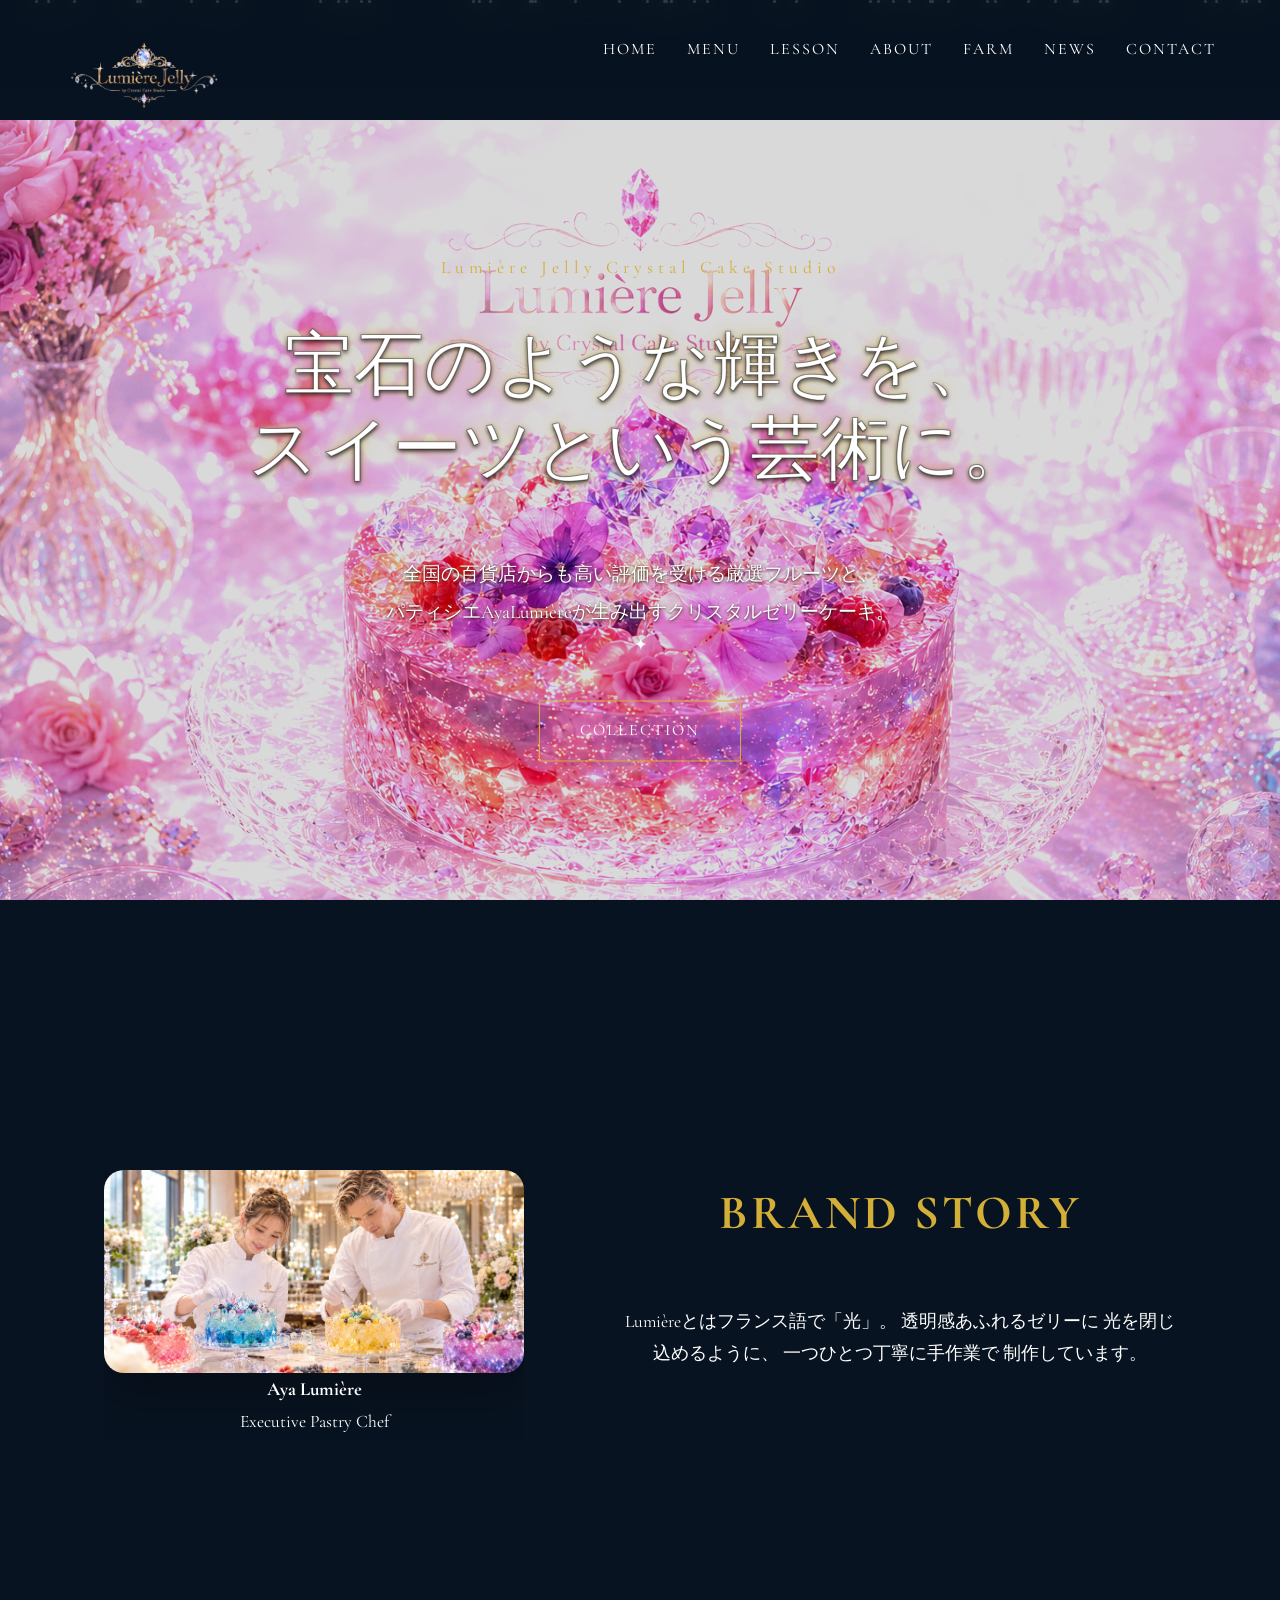
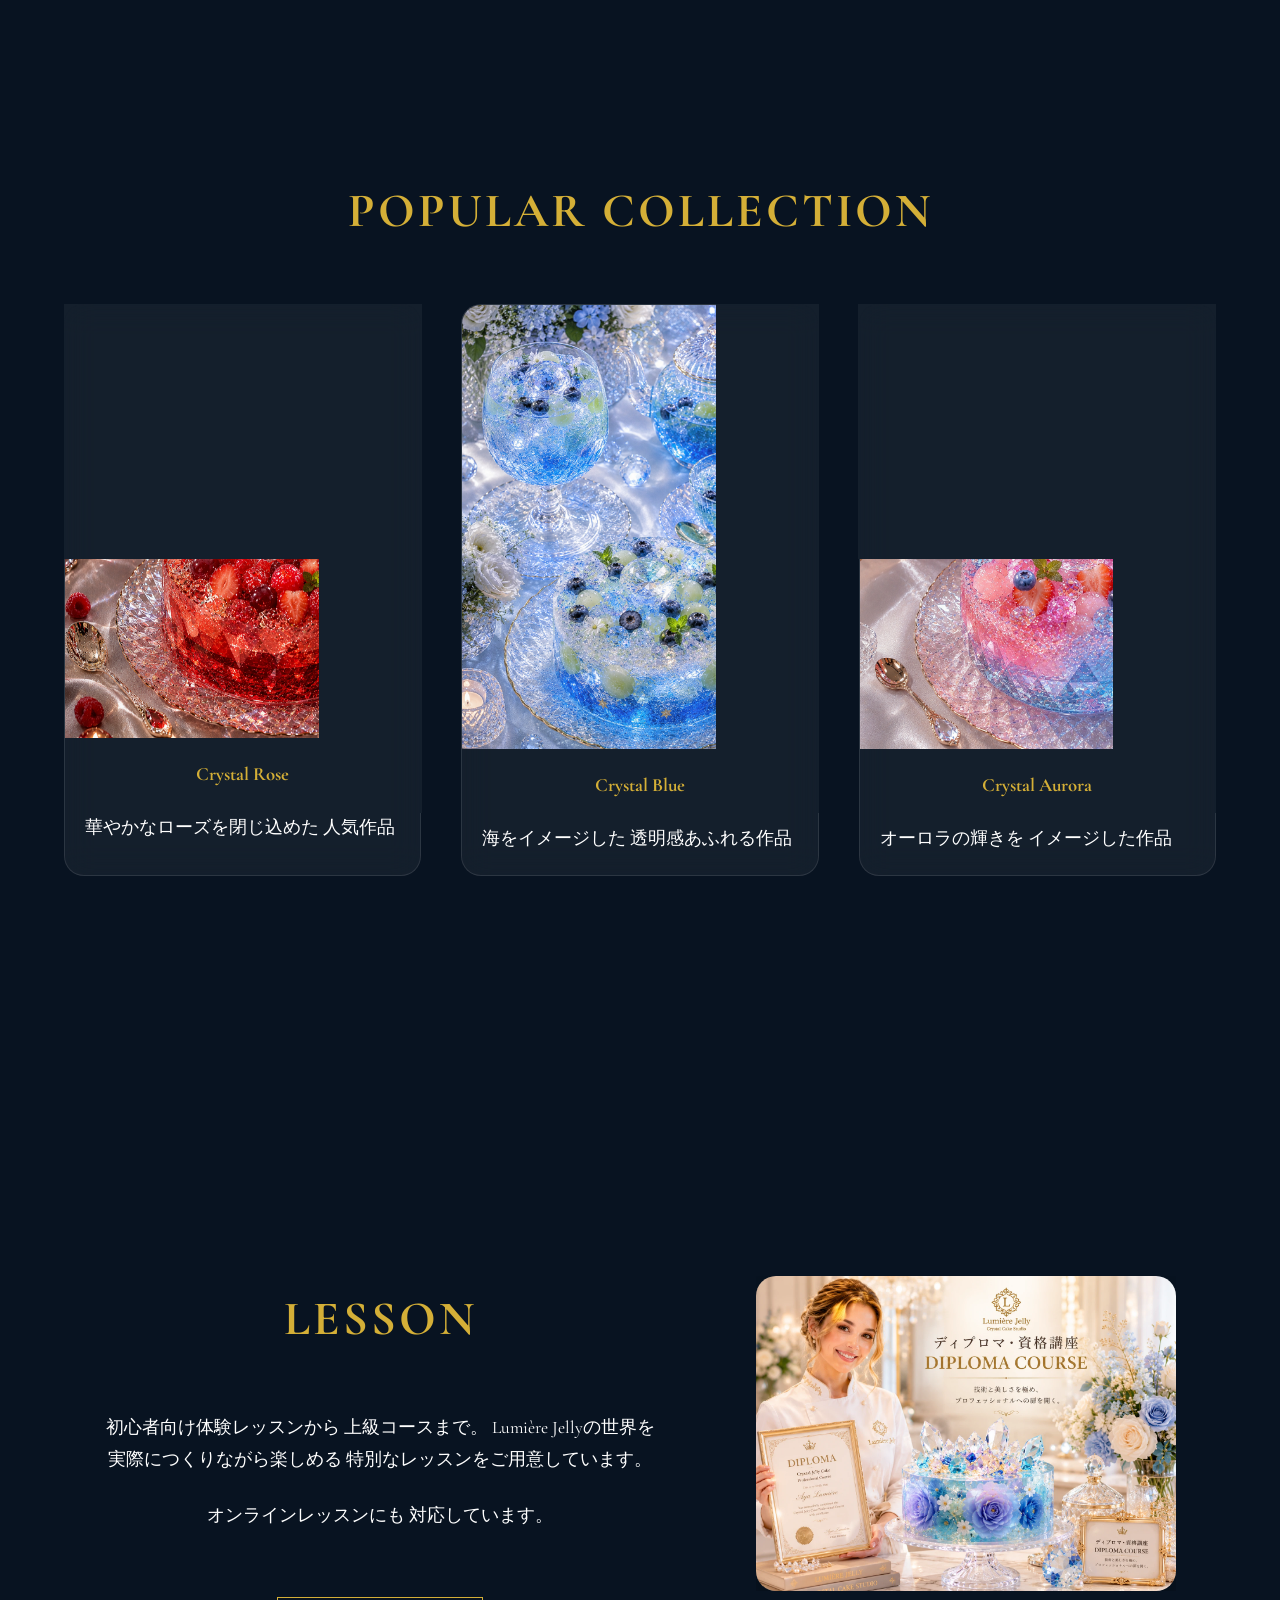
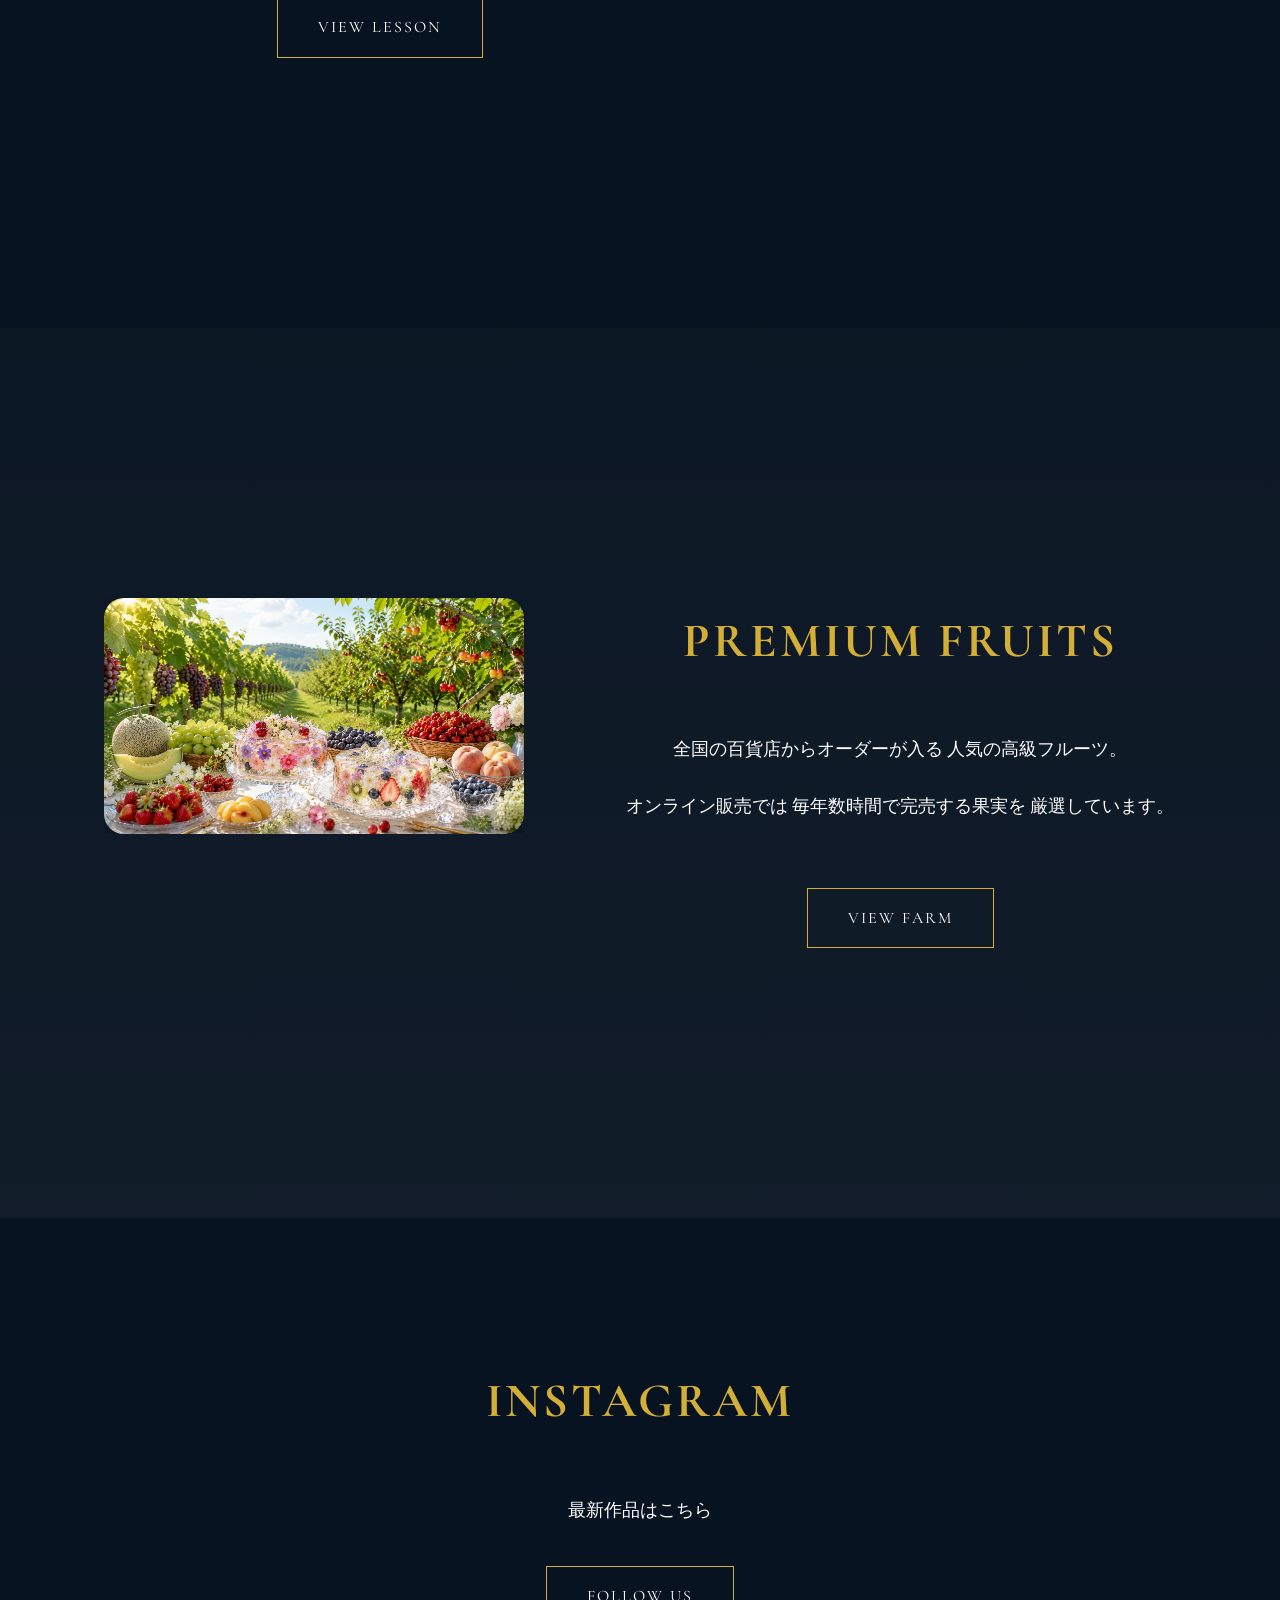
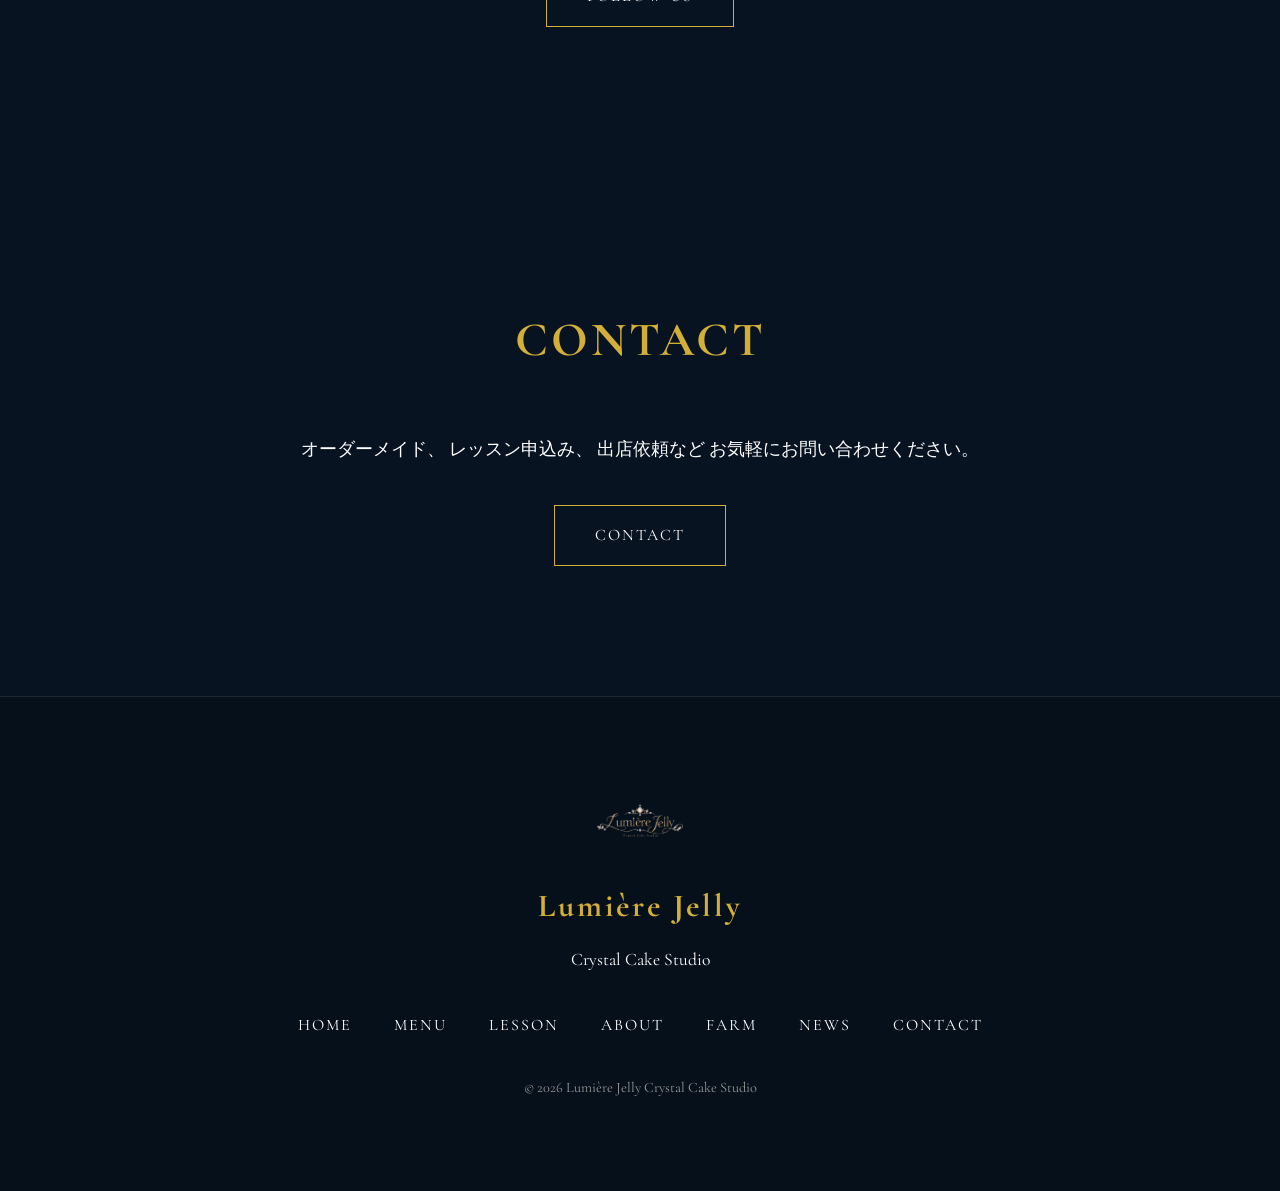
==== index.html @ d461ac0c "最初のコミット" ====
<!DOCTYPE html>
<html lang="ja">

<head>

    <meta charset="UTF-8">
    <meta name="viewport" content="width=device-width, initial-scale=1.0">

    <title>Lumière Jelly Crystal Cake Studio</title>

    <meta name="description"
        content="宝石のような輝きを、スイーツという芸術に。">

    <link rel="icon"
        href="img/faviconG.ico"
        type="image/x-icon">

    <!-- Google Fonts -->

    <link rel="preconnect"
        href="https://fonts.googleapis.com">

    <link rel="preconnect"
        href="https://fonts.gstatic.com"
        crossorigin>

    <link href="https://fonts.googleapis.com/css2?family=Cormorant+Garamond:wght@300;400;500;600&display=swap"
        rel="stylesheet">

    <!-- CSS -->

    <link rel="stylesheet"
        href="css/style.css">

</head>


<body>


<!-- =========================
     Particles
========================= -->

<div id="particles"></div>


<!-- =========================
     Loading
========================= -->

<div id="loading">

    <div class="loading-content">

        <img
            src="img/logotoka1.webp"
            alt="Lumière Jelly">

        <h1>
            Lumière Jelly
        </h1>

        <p>
            Crystal Cake Studio
        </p>

    </div>

</div>


<!-- =========================
     Header
========================= -->

<header>

    <div class="container">

        <div class="logo">

            <a href="index.html">

                <img
                    id="logo-img"
                    src="img/logo1.webp"
                    alt="Lumière Jelly">

            </a>

        </div>


        <nav>

            <ul>

                <li>
                    <a href="index.html">
                        HOME
                    </a>
                </li>

                <li>
                    <a href="menu.html">
                        MENU
                    </a>
                </li>

                <li>
                    <a href="lesson.html">
                        LESSON
                    </a>
                </li>

                <li>
                    <a href="about.html">
                        ABOUT
                    </a>
                </li>

                <li>
                    <a href="farm.html">
                        FARM
                    </a>
                </li>

                <li>
                    <a href="news.html">
                        NEWS
                    </a>
                </li>

                <li>
                    <a href="contact.html">
                        CONTACT
                    </a>
                </li>

            </ul>

        </nav>

    </div>

</header>


<!-- =========================
     Hero
========================= -->

<section class="hero">

    <div class="hero-slider">


        <div class="slide active">

            <img
                src="img/top1.jpg"
                alt="Lumière Jelly Crystal Cake">

        </div>


        <div class="slide">

            <img
                src="img/top2.jpg"
                alt="Lumière Jelly Crystal Cake">

        </div>


        <div class="slide">

            <img
                src="img/top3.jpg"
                alt="Lumière Jelly Crystal Cake">

        </div>


        <div class="slide">

            <img
                src="img/top4.jpg"
                alt="Lumière Jelly Crystal Cake">

        </div>

    </div>


    <div class="hero-content">


        <p class="hero-subtitle">

            Lumière Jelly Crystal Cake Studio

        </p>


        <h1 id="hero-title">

            <span class="line">

                宝石のような輝きを、

            </span>

            <br>

            <span class="line">

                スイーツという芸術に。

            </span>

        </h1>


        <div class="gold-line"></div>


        <p
            class="hero-text"
            id="hero-description">

            <span class="desc-line">

                全国の百貨店からも高い評価を受ける
                厳選フルーツと、

            </span>

            <br>

            <span class="desc-line">

                パティシエ Aya Lumière が生み出す
                クリスタルゼリーケーキ。

            </span>

        </p>


        <div class="crystal-divider">

            <span class="line-left"></span>

            <span class="crystal">
                ✦
            </span>

            <span class="line-right"></span>

        </div>


        <a
            href="menu.html"
            class="btn">

            COLLECTION

        </a>


    </div>

</section>


<!-- =========================
     Brand Story
========================= -->

<section class="story reveal sparkle-hover">


    <div class="brand-story">


        <!-- 左：写真 -->

        <div class="story-image">

            <img
                src="img/ptyi1.webp"
                alt="パティシエ Aya Lumière">

            <h3>
                Aya Lumière
            </h3>

            <p>
                Executive Pastry Chef
            </p>

        </div>


        <!-- 右：文章 -->

        <div class="story-text">

            <h2>
                BRAND STORY
            </h2>

            <p>

                Lumièreとはフランス語で「光」。

                透明感あふれるゼリーに
                光を閉じ込めるように、

                一つひとつ丁寧に手作業で
                制作しています。

            </p>

        </div>


    </div>

</section>


<!-- =========================
     Popular Collection
========================= -->

<section class="collection reveal sparkle-hover">


    <div class="container">


        <h2>
            POPULAR COLLECTION
        </h2>


        <div class="cards">


            <!-- Card 01 -->

            <div class="card">

                <img
                    src="img/rose2.jpg"
                    alt="Crystal Rose">

                <h3>
                    Crystal Rose
                </h3>

                <p>
                    華やかなローズを閉じ込めた
                    人気作品
                </p>

            </div>


            <!-- Card 02 -->

            <div class="card">

                <img
                    src="img/blue.jpg"
                    alt="Crystal Blue">

                <h3>
                    Crystal Blue
                </h3>

                <p>
                    海をイメージした
                    透明感あふれる作品
                </p>

            </div>


            <!-- Card 03 -->

            <div class="card">

                <img
                    src="img/orora.jpg"
                    alt="Crystal Aurora">

                <h3>
                    Crystal Aurora
                </h3>

                <p>
                    オーロラの輝きを
                    イメージした作品
                </p>

            </div>


        </div>


    </div>

</section>


<!-- =========================
     Lesson
========================= -->

<section class="lesson reveal sparkle-hover">


    <div class="lesson-story">


        <!-- 左：文章 -->

        <div class="lesson-text">

            <h2>
                LESSON
            </h2>


            <p>

                初心者向け体験レッスンから
                上級コースまで。

                Lumière Jellyの世界を
                実際につくりながら楽しめる
                特別なレッスンをご用意しています。

            </p>


            <p>

                オンラインレッスンにも
                対応しています。

            </p>


            <a
                href="lesson.html"
                class="btn">

                VIEW LESSON

            </a>


        </div>


        <!-- 右：写真 -->

        <div class="lesson-image">

            <img
                src="img/lesson1.webp"
                alt="Lumière Jelly レッスン">

        </div>


    </div>

</section>


<!-- =========================
     Farm
========================= -->

<section class="farm reveal sparkle-hover">


    <div class="farm-story">


        <!-- 左：写真 -->

        <div class="farm-image">

            <img
                src="img/farm-hero01.webp"
                alt="厳選されたプレミアムフルーツ">

        </div>


        <!-- 右：文章 -->

        <div class="farm-text">

            <h2>
                PREMIUM FRUITS
            </h2>


            <p>

                全国の百貨店からオーダーが入る
                人気の高級フルーツ。

            </p>


            <p>

                オンライン販売では
                毎年数時間で完売する果実を
                厳選しています。

            </p>


            <a
                href="farm.html"
                class="btn">

                VIEW FARM

            </a>


        </div>


    </div>

</section>


<!-- =========================
     Instagram
========================= -->

<section class="instagram reveal sparkle-hover">


    <div class="container">


        <h2>
            INSTAGRAM
        </h2>


        <p>
            最新作品はこちら
        </p>


        <a
            href="#"
            class="btn">

            FOLLOW US

        </a>


    </div>

</section>


<!-- =========================
     Contact
========================= -->

<section class="contact reveal sparkle-hover">


    <div class="container">


        <h2>
            CONTACT
        </h2>


        <p>

            オーダーメイド、
            レッスン申込み、
            出店依頼など
            お気軽にお問い合わせください。

        </p>


        <a
            href="contact.html"
            class="btn">

            CONTACT

        </a>


    </div>

</section>


<!-- =========================
     Footer
========================= -->

<footer>


    <div class="container">


        <img
            src="img/logo2.webp"
            alt="Lumière Jelly"
            class="footer-logo">


        <h3>
            Lumière Jelly
        </h3>


        <p>
            Crystal Cake Studio
        </p>


        <nav class="footer-nav">


            <a href="index.html">
                HOME
            </a>

            <a href="menu.html">
                MENU
            </a>

            <a href="lesson.html">
                LESSON
            </a>

            <a href="about.html">
                ABOUT
            </a>

            <a href="farm.html">
                FARM
            </a>

            <a href="news.html">
                NEWS
            </a>

            <a href="contact.html">
                CONTACT
            </a>


        </nav>


        <p class="copyright">

            © 2026 Lumière Jelly Crystal Cake Studio

        </p>


    </div>

</footer>


<!-- =========================
     JavaScript
========================= -->

<script src="js/script.js"></script>


</body>

</html>
---- css/style.css ----
@charset "UTF-8";
/* =========================
   RESET
========================= */

*{
    margin:0;
    padding:0;
    box-sizing:border-box;
}

html{
    scroll-behavior:smooth;
}

body{

    font-family:
    'Cormorant Garamond',
    serif;

    background:#081321;

    color:#ffffff;

    overflow-x:hidden;

    line-height:1.8;
}

/* =========================
   共通
========================= */

.container{

    width:90%;
    max-width:1200px;

    margin:20px auto 10px;
}

section{

    padding:120px 0;
}

h2{

    font-size:3rem;

    text-align:center;

    color:#d4af37;

    margin-bottom:50px;

    letter-spacing:3px;
}

p{

    font-size:1.1rem;
}

.btn{

    display:inline-block;

    margin-top:40px;

    padding:
    15px 40px;

    border:
    1px solid #d4af37;

    color:white;

    text-decoration:none;

    letter-spacing:2px;

    transition:.4s;
}

.btn:hover{

    background:#d4af37;

    color:#081321;
}

/* =========================
   Loading
========================= */

#loading{

    position:fixed;

    top:0;
    left:0;

    width:100%;
    height:100vh;

    background:#081321;

    display:flex;

    justify-content:center;
    align-items:center;

    z-index:9999;
}

.loading-content{

    text-align:center;
}

.loading-content img{

    width:120px;

    margin-bottom:20px;
}

.loading-content h1{

    font-size:2rem;

    letter-spacing:4px;
}

.loading-content p{

    color:#d4af37;
}

/* =========================
   Header
========================= */


header {
    position: fixed;
    top: 0;
    left: 0;
    width: 100%;
    z-index: 1000;
    background: rgba(8, 19, 33, .65);
    backdrop-filter: blur(15px);
    height: 9.8vh;
    display: flex;
    align-items: center;
}
header .container{

    display:flex;

    justify-content:space-between;

    align-items:center;

    padding:5px 0;
}

.logo img{

    width:80px;
}
.logo-img{

    width:500px;

    height:auto;

    transition:0.3s ease;
}
#logo-img {
    width: 160px;
    max-width: 100%;
    height: auto;
    position: relative;
    top: 32px;
}
@media (max-width:768px){

    .logo-img{
        width:240px;
    }

}

nav ul{

    display:flex;

    list-style:none;

    gap:30px;
}

nav a{

    text-decoration:none;

    color:white;

    letter-spacing:2px;

    transition:.3s;
}

nav a:hover{

    color:#d4af37;
}

/* =========================
   Hero
========================= */

.hero{

    height:100vh;

    position:relative;

    overflow:hidden;
}

.hero-slider{

    position:absolute;

    width:100%;
    height:100%;
}

.slide{

    position:absolute;

    width:100%;
    height:100%;

    opacity:0;

    transition:opacity 2s ease;
}

.slide.active{

    opacity:1;
}

.slide img{

    width:100%;
    height:100%;

    object-fit:cover;
}

.hero::before{

    content:"";

    position:absolute;

    width:100%;
    height:100%;

    background:
    rgba(0,0,0,.4);

    z-index:1;
}

.hero-content{

    position:absolute;

    top:58%;
    left:50%;

    transform:
    translate(-50%,-50%);

    z-index:10;

    text-align:center;

    width:90%;
}

.hero-subtitle{
    color:#d4af37;
    letter-spacing:5px;
    margin-bottom:10px;
    transform:translateY(-30px);
}

.hero-content h1{

    font-size:5rem;

    font-weight:300;

    line-height:1.2;

    margin-bottom:30px;
}

.hero-text{

    max-width:700px;
    margin: 15px auto 0;
    font-size: 1rem;
    line-height: 1;
    text-align: center;
}


.line{
    display:inline-block;
    padding:0 .2em;
}
#hero-title{
    font-size:clamp(2.8rem,5.5vw,6rem);
}
#hero-title{

    color:#fff;

    -webkit-text-stroke:1px rgba(0,0,0,.4);

    text-shadow:
        0 2px 4px rgba(0,0,0,.8),
        0 0 10px rgba(212,175,55,.6),
        0 0 20px rgba(212,175,55,.3);
}

.desc-line{

    color:#fff;

    text-shadow:
        0 1px 3px rgba(0,0,0,.8),
        0 0 5px rgba(212,175,55,.3);
}

/* =========================
   Brand Story
========================= */

.story {
    text-align: center;
}

.story p {
    max-width: 800px;
    margin: auto;
}

.brand-story {
    display: flex;
    justify-content: center;
    align-items: flex-start;
    gap: 100px;
    max-width: 1200px;
    margin: 150px auto 70px;
    padding: 0 5%;
}

/* 左：写真 */

.story-image {
    flex: 0 0 420px;
}

.story-image img {
    width: 100%;
    border-radius: 20px;
    box-shadow: 0 20px 50px rgba(0,0,0,.3);
    display: block;
}

/* 右：文章 */

.story-text {
    flex: 1;
}

.story-text h2 {
    margin-top: 0;
}
/* =========================
   Brand Story Reveal Animation
========================= */

.story-image {
    opacity: 0;
    transform: translateX(-80px);
    transition:
        opacity 1s ease,
        transform 1s ease;
}

.story-text {
    opacity: 0;
    transform: translateX(80px);
    transition:
        opacity 1.2s ease,
        transform 1.2s ease;
    transition-delay: .15s;
}

.story.active .story-image {
    opacity: 1;
    transform: translateX(0);
}

.story.active .story-text {
    opacity: 1;
    transform: translateX(0);
}

/* =========================
   Collection
========================= */

.cards{

    display:grid;

    grid-template-columns:
    repeat(auto-fit,minmax(300px,1fr));

    gap:40px;
}

.card{

    background:
    rgba(255,255,255,.05);

    border:
    1px solid rgba(255,255,255,.1);

    backdrop-filter:blur(15px);

    border-radius:20px;

    overflow:hidden;

    transition:.5s;
}

.card:hover{

    transform:
    translateY(-10px);
}

.card img{

    width:100%;

    display:block;
}


.card h3{

    padding-top:20px;

    text-align:center; 
    

    color:#d4af37;
}

.card p{

    padding:20px;
}

/* =========================
   Lesson
========================= */

.lesson{

    text-align:center;
}
/* =========================
   Lesson
========================= */

.lesson-story {

    display: flex;

    justify-content: center;

    align-items: flex-start;

    gap: 100px;

    max-width: 1200px;

    margin: 150px auto;

    padding: 0 5%;

}


/* =========================
   Lesson Text
========================= */

.lesson-text {

    flex: 1;

}

.lesson-text h2 {

    margin-top: 0;

}

.lesson-text p {

    max-width: 800px;

    margin-bottom: 25px;

    line-height: 1.8;

}


/* =========================
   Lesson Image
========================= */

.lesson-image {

    flex: 0 0 420px;

}

.lesson-image img {

    width: 100%;

    border-radius: 20px;

    box-shadow:
    0 20px 50px rgba(0,0,0,.3);

    display: block;

}
/* =========================
   Lesson Mobile
========================= */

@media (max-width: 768px) {

    .lesson-story {

        flex-direction: column;

        gap: 50px;

        margin: 100px auto;

        padding: 0 8%;

    }

    .lesson-text {

        width: 100%;

        text-align: center;

    }

    .lesson-text h2 {

        text-align: center;

    }

    .lesson-image {

        flex: none;

        width: 100%;

    }

    .lesson-image img {

        width: 100%;

    }

}
/* =========================
   Lesson Reveal Animation
========================= */

.lesson-text {
    opacity: 0;
    transform: translateX(-80px);

    transition:
        opacity 1s ease,
        transform 1s ease;
}

.lesson-image {
    opacity: 0;
    transform: translateX(80px);

    transition:
        opacity 1s ease,
        transform 1s ease;
}


/* 表示されたとき */

.lesson.active .lesson-text {
    opacity: 1;
    transform: translateX(0);
}

.lesson.active .lesson-image {
    opacity: 1;
    transform: translateX(0);
}

/* =========================
   Farm
========================= */

.farm{

    text-align:center;

    background:
    linear-gradient(
    rgba(255,255,255,.02),
    rgba(255,255,255,.04)
    );
}
/* =========================
   Farm Story
========================= */

.farm-story {
    display:flex;
    justify-content:center;
    align-items:flex-start;
    gap:100px;
    max-width:1200px;
    margin:150px auto;
    padding:0 5%;
}

/* 左：写真 */

.farm-image {
    flex:0 0 420px;
}

.farm-image img {
    width:100%;
    border-radius:20px;
    box-shadow:0 20px 50px rgba(0,0,0,.3);
    display:block;
}

/* 右：文字 */

.farm-text {
    flex:1;
}

.farm-text h2 {
    margin-top:0;
}

.farm-text p {
    margin-bottom:25px;
    line-height:1.8;
}
/* =========================
   Farm Reveal Animation
========================= */

.farm-image {
    opacity:0;
    transform:translateX(-80px);
    transition:
        opacity 1s ease,
        transform 1s ease;
}

.farm-text {
    opacity:0;
    transform:translateX(80px);
    transition:
        opacity 1.2s ease,
        transform 1.2s ease;
    transition-delay:.15s;
}

.farm.active .farm-image {
    opacity:1;
    transform:translateX(0);
}

.farm.active .farm-text {
    opacity:1;
    transform:translateX(0);
}

/* =========================
   Instagram
========================= */

.instagram{

    text-align:center;
}

/* =========================
   Contact
========================= */

.contact{

    text-align:center;
}

/* =========================
   Footer
========================= */

footer{

    padding:80px 20px;

    text-align:center;

    border-top:
    1px solid rgba(255,255,255,.1);

    background:#06101b;

}

.footer-logo{

    width:100px;

    margin-bottom:20px;

}

footer h3{

    color:#d4af37;

    font-size:2rem;

    letter-spacing:3px;

    margin-bottom:10px;

}

.footer-nav{

    margin:35px 0;

}

.footer-nav a{

    color:#fff;

    text-decoration:none;

    margin:0 18px;

    letter-spacing:2px;

    transition:.3s;

}

.footer-nav a:hover{

    color:#d4af37;

}

.copyright{

    color:#999;

    font-size:.9rem;

}

/* =========================
   Reveal Animation
========================= */

.reveal{

    opacity:0;

    transform:
    translateY(80px);

    transition:1.5s;
}

.reveal.active{

    opacity:1;

    transform:
    translateY(0);
}

/* =========================
   Responsive
========================= */

@media(max-width:768px){

    nav ul{

        gap:15px;

        font-size:.8rem;
    }

    .hero-content h1{

        font-size:2.5rem;
    }

    h2{

        font-size:2rem;
    }

    .logo img{

        width:60px;
    }

    section{

        padding:80px 0;
    }
}
/* =========================
   Crystal Particles
========================= */

#particles {
    position: fixed;
    top: 0;
    left: 0;
    width: 100%;
    height: 100%;
    pointer-events: none;
    z-index: 2;
}

.sparkle {
    position: absolute;
    width: 3px;
    height: 3px;
    border-radius: 50%;
    background: white;

    box-shadow:
        0 0 10px white,
        0 0 20px #d4af37;

    animation: sparkleMove 12s linear infinite;
}

@keyframes sparkleMove {

    from {
        transform: translateY(100vh);
        opacity: 0;
    }

    10% {
        opacity: 1;
    }

    90% {
        opacity: 1;
    }

    to {
        transform: translateY(-100px);
        opacity: 0;
    }

}


/* =========================
   Hero Image
========================= */

.hero::before {
    background: rgba(0, 0, 0, .15);
}

.slide img {
    filter:
        brightness(1.2)
        saturate(1.0);
}


/* =========================
   Hero Title Animation
========================= */

#hero-title,
#hero-text {
    opacity: 0;
    transform: translateY(20px);
}

.char {
    display: inline-block;
    opacity: 0;
    transform: translateX(-30px);
    animation: charFade .8s forwards;
}

@keyframes charFade {

    from {
        opacity: 0;
        transform: translateX(-30px);
    }

    to {
        opacity: 1;
        transform: translateX(0);
    }

}


/* =========================
   Gold Line
========================= */

.gold-line {
    width: 0;
    height: 2px;
    margin: 25px auto 0;

    background: #d4af37;

    box-shadow:
        0 0 10px #d4af37,
        0 0 20px #d4af37;
}

.gold-line.active {
    animation: lineGrow 2s forwards;
}

@keyframes lineGrow {

    from {
        width: 0;
    }

    to {
        width: 450px;
    }

}


/* =========================
   Hero Description Animation
========================= */

.hero-text {
    margin-top: 30px;
    font-size: 1.2rem;
    line-height: 2;
}

.desc-char {
    display: inline-block;
    opacity: 0;
    transform: translateX(-20px);

    animation: descFade .8s forwards;
}

@keyframes descFade {

    from {
        opacity: 0;
        transform: translateX(-20px);
    }

    to {
        opacity: 1;
        transform: translateX(0);
    }

}


/* =========================
   Photo Crystal Shine
========================= */

/* 写真を包む要素 */
.story-image,
.lesson-image,
.farm-image,
.card {
    position: relative;
    overflow: hidden;
}


/* 写真 */
.story-image img,
.lesson-image img,
.farm-image img,
.card img {
    display: block;
    width: 100%;
}


/* 光の帯 */
.story-image::after,
.lesson-image::after,
.farm-image::after,
.card::after {

    content: "";

    position: absolute;

    top: 0;
    left: -120%;

    width: 45%;
    height: 100%;

    background: linear-gradient(
        100deg,
        transparent 0%,
        rgba(255, 255, 255, 0.05) 30%,
        rgba(255, 255, 255, 0.65) 50%,
        rgba(212, 175, 55, 0.20) 65%,
        transparent 100%
    );

    transform: skewX(-20deg);

    pointer-events: none;

    opacity: 0;
}


/* マウスを乗せたとき */
.story-image:hover::after,
.lesson-image:hover::after,
.farm-image:hover::after,
.card:hover::after {

    opacity: 1;

    animation: photoShine 0.8s ease;
}


/* =========================
   Photo Shine Animation
========================= */

@keyframes photoShine {

    0% {
        left: -120%;
    }

    100% {
        left: 130%;
    }

}
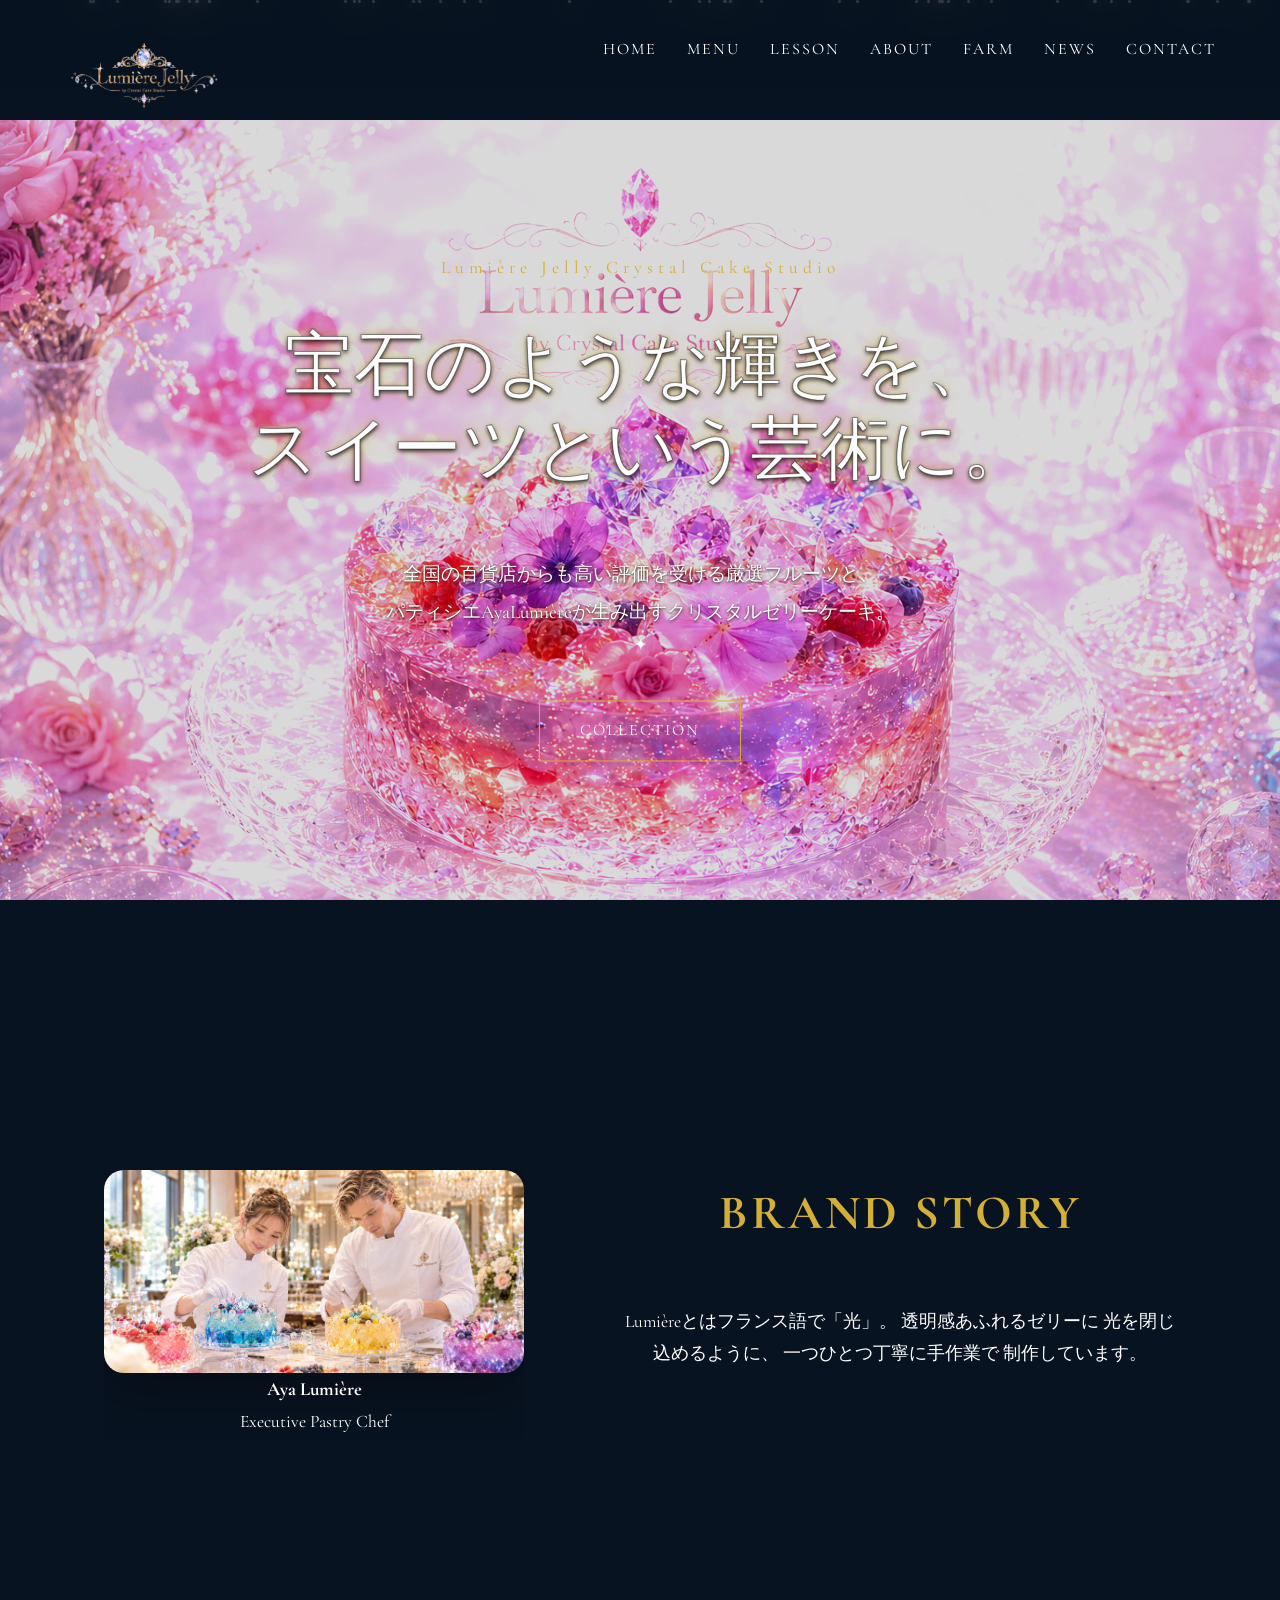
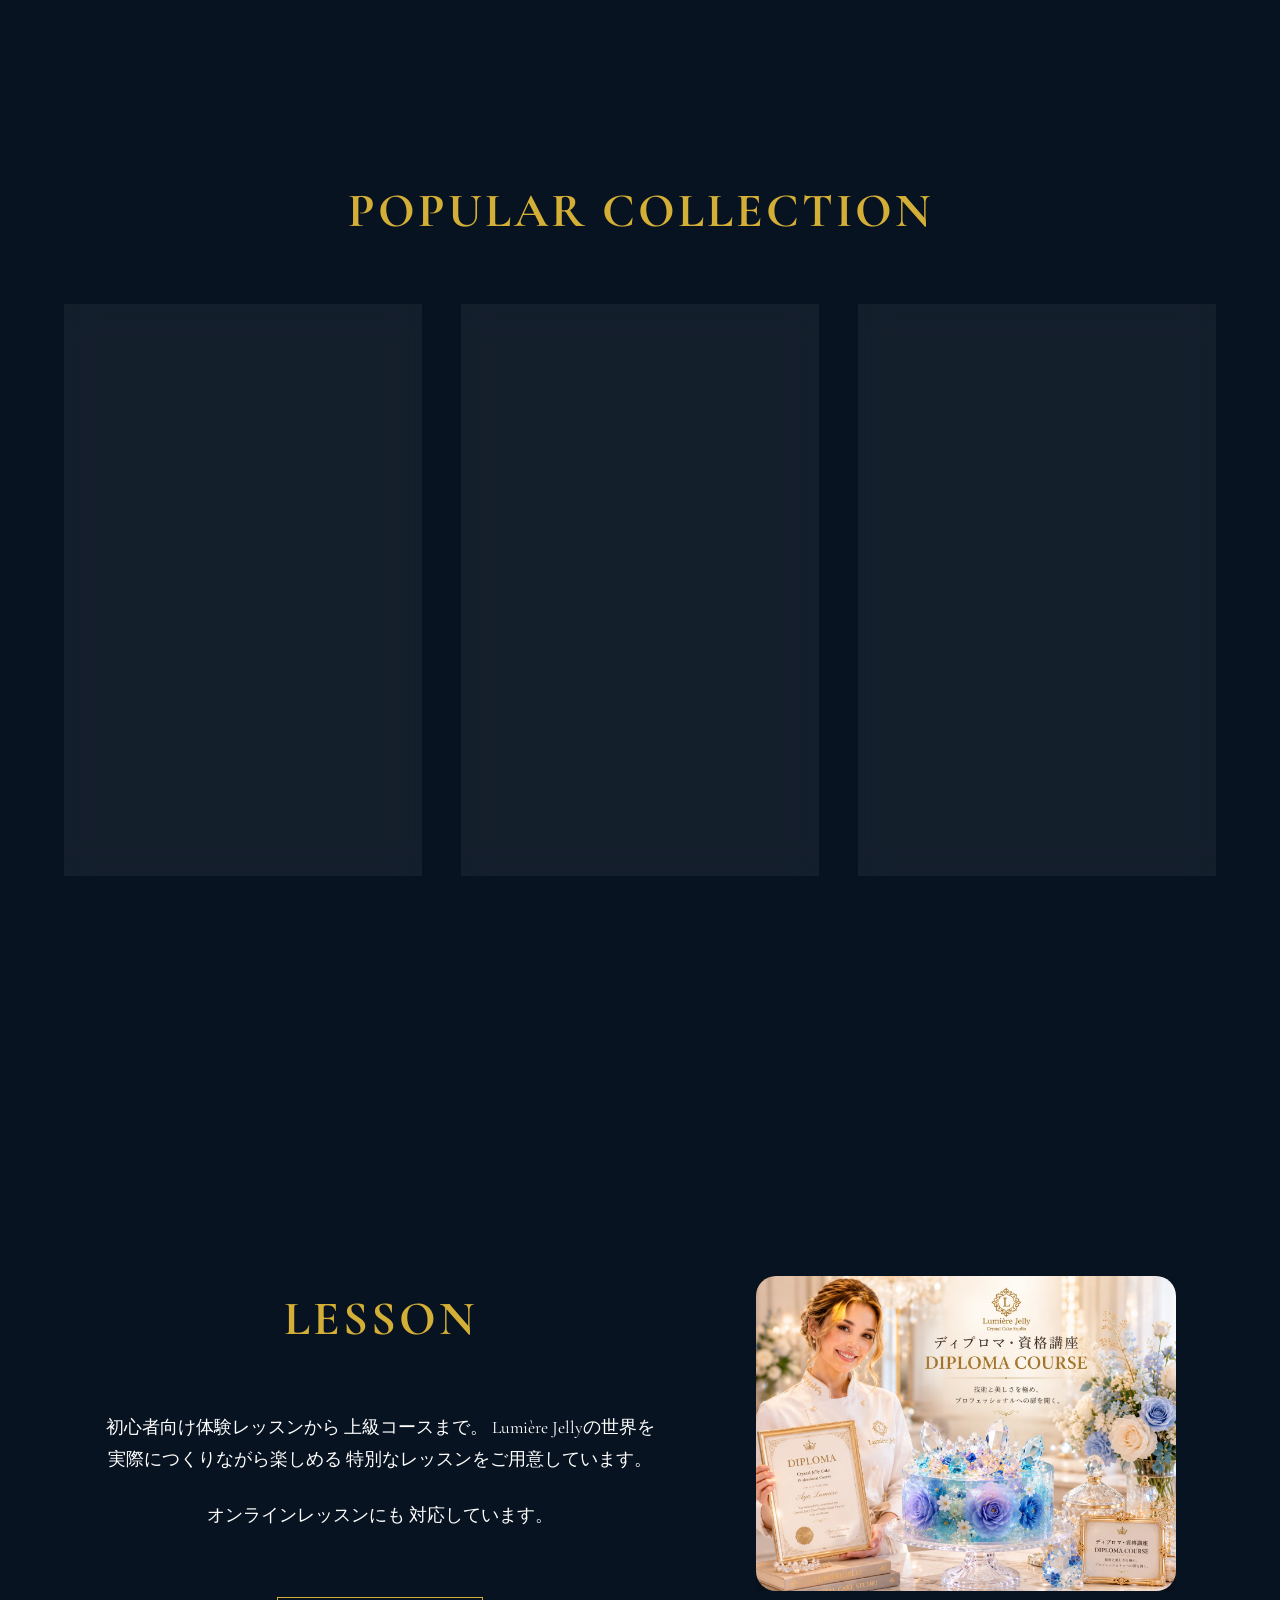
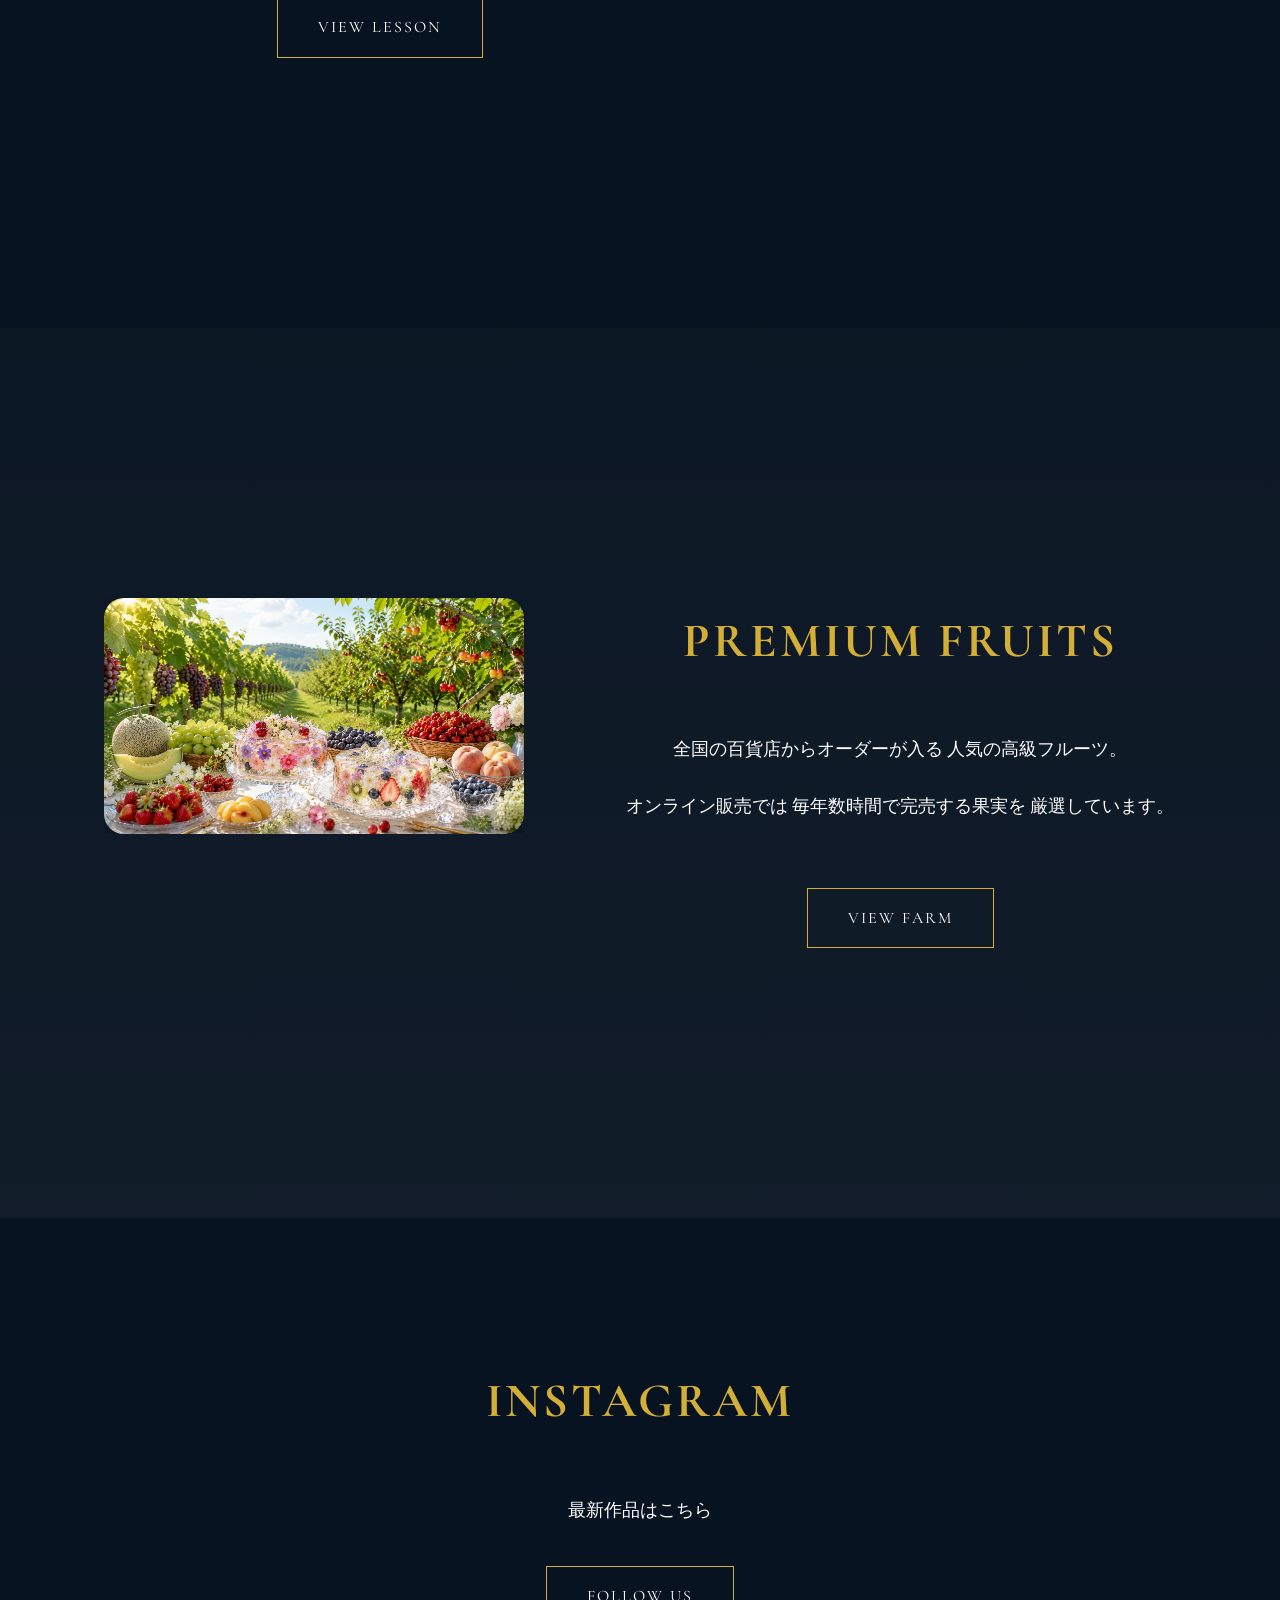
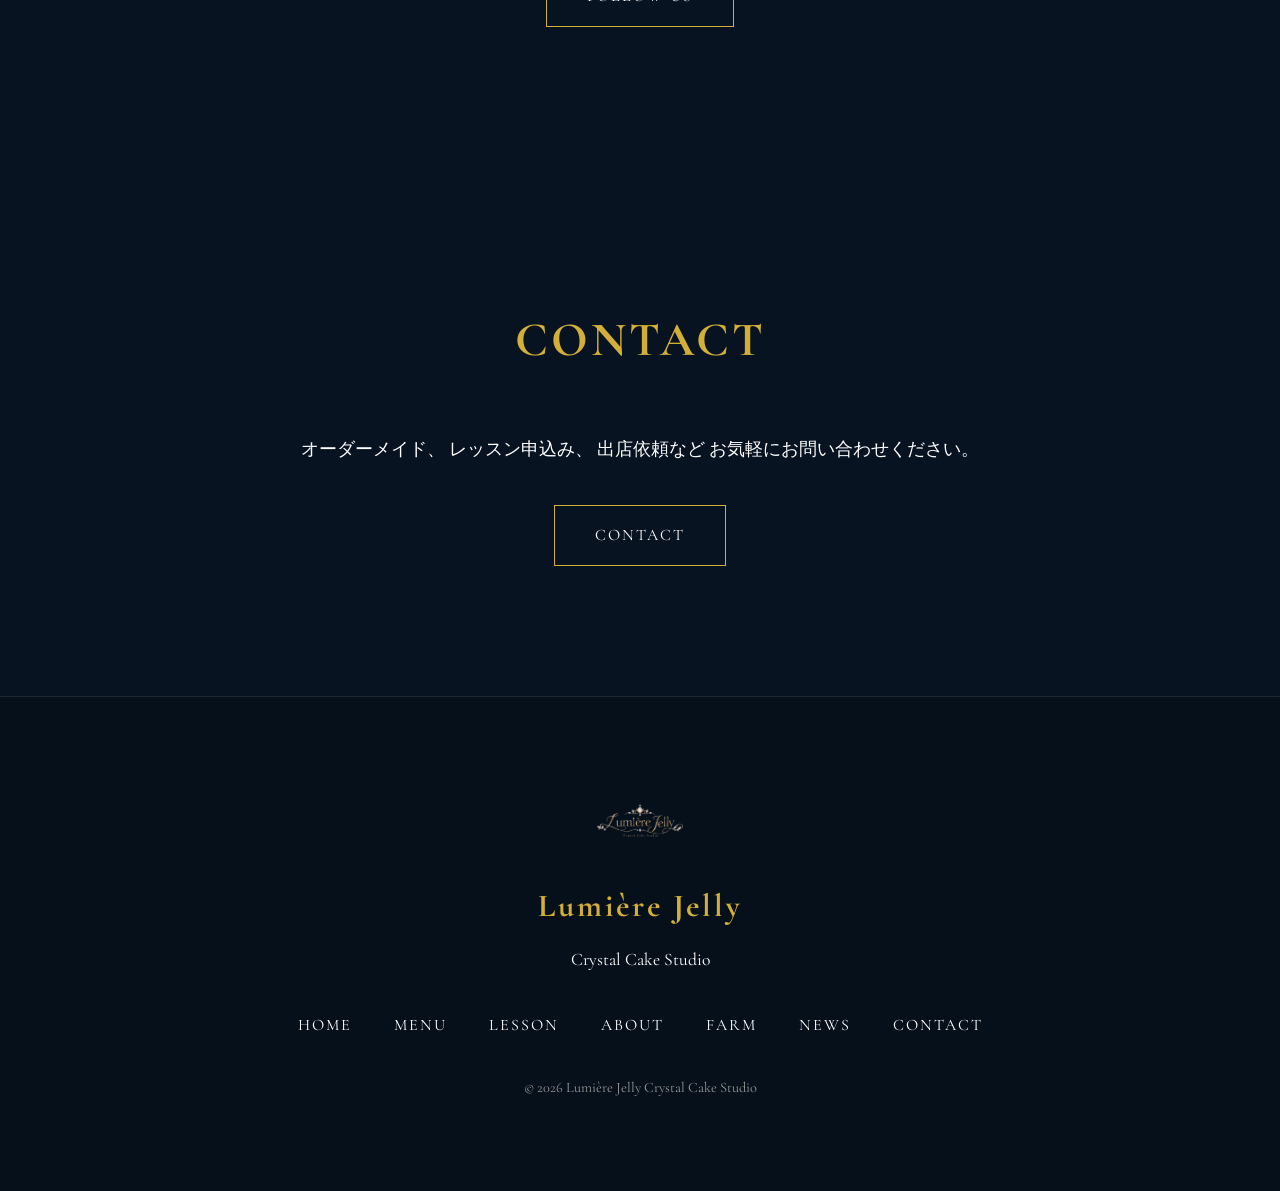
==== commit cecee9f6: "Enable responsive layout and mobile navigation on index.html" ====
--- a/index.html
+++ b/index.html
@@ -32,6 +32,7 @@
     <link rel="stylesheet"
         href="css/style.css">
 
+    <link rel="stylesheet" href="css/responsive.css">
 </head>
 
 
@@ -703,6 +704,7 @@
 <script src="js/script.js"></script>
 
 
+    <script src="js/responsive-nav.js" defer></script>
 </body>
 
 </html>
--- a/css/responsive.css
+++ b/css/responsive.css
@@ -0,0 +1,49 @@
+/* Shared responsive enhancements for Lumière Jelly */
+:root { -webkit-text-size-adjust: 100%; text-size-adjust: 100%; }
+html { max-width: 100%; }
+body { min-width: 0; }
+img, video, svg, iframe { max-width: 100%; }
+img { height: auto; }
+main, section, article, .container { min-width: 0; }
+@media (max-width: 1024px) {
+  header:not(.site-header) { padding-left: 4%; padding-right: 4%; }
+  header:not(.site-header) nav a { margin-left: clamp(6px, 1.5vw, 16px); letter-spacing: .07em; }
+}
+@media (max-width: 767px) {
+  body { overflow-x: clip; }
+  section { padding-top: 65px; padding-bottom: 65px; }
+  h1, h2, h3, p { overflow-wrap: anywhere; }
+  h2 { font-size: clamp(1.65rem, 6vw, 2.4rem); letter-spacing: .07em; }
+  .container { width: min(100% - 32px, 1200px); }
+  header:not(.site-header), header.site-header { z-index: 2000; }
+  header:not(.site-header) > .container, header.site-header .header-inner { width: 100%; min-width: 0; margin: 0; }
+  header:not(.site-header) nav, header.site-header .global-nav {
+    position: fixed !important; top: 0 !important; right: 0 !important; bottom: 0 !important; left: auto !important;
+    width: min(86vw, 340px) !important; height: 100dvh !important; min-height: 100vh;
+    padding: 92px 24px 30px !important; margin: 0 !important;
+    display: flex !important; flex-direction: column !important; align-items: stretch !important; gap: 0 !important;
+    background: rgba(5,17,31,.98) !important; box-shadow: -12px 0 35px rgba(0,0,0,.25);
+    overflow-y: auto; overscroll-behavior: contain;
+    transform: translateX(105%); visibility: hidden; pointer-events: none;
+    transition: transform .25s ease, visibility .25s ease;
+    z-index: 2001;
+  }
+  body.mobile-nav-open header nav, body.mobile-nav-open header.site-header .global-nav {
+    transform: translateX(0); visibility: visible; pointer-events: auto;
+  }
+  header nav ul { display: flex !important; flex-direction: column !important; align-items: stretch !important; gap: 0 !important; padding: 0 !important; margin: 0 !important; }
+  header nav li { list-style: none; width: 100%; }
+  header nav a, header.site-header .global-nav a { display: block !important; width: 100%; padding: 12px 4px !important; margin: 0 !important; font-size: 1rem !important; line-height: 1.6; }
+  .mobile-menu-toggle { position: absolute; top: 50%; right: 18px; transform: translateY(-50%); z-index: 2003; display: flex; flex-direction: column; align-items: center; justify-content: center; gap: 5px; width: 44px; height: 44px; border: 1px solid rgba(212,175,55,.55); border-radius: 6px; background: rgba(5,17,31,.85); cursor: pointer; }
+  .mobile-menu-toggle span { display:block; width: 22px; height: 2px; background:#d4af37; transition: transform .2s, opacity .2s; }
+  body.mobile-nav-open .mobile-menu-toggle span:nth-child(1) { transform: translateY(7px) rotate(45deg); }
+  body.mobile-nav-open .mobile-menu-toggle span:nth-child(2) { opacity: 0; }
+  body.mobile-nav-open .mobile-menu-toggle span:nth-child(3) { transform: translateY(-7px) rotate(-45deg); }
+  .mobile-nav-backdrop { position: fixed; inset: 0; z-index: 1999; background: rgba(0,0,0,.55); }
+  body.mobile-nav-open { overflow: hidden; }
+  .btn { max-width: 100%; padding: 12px 22px; white-space: normal; text-align: center; }
+  input, textarea, select { max-width: 100%; }
+}
+@media (min-width: 768px) { .mobile-menu-toggle, .mobile-nav-backdrop { display: none !important; } }
+@media (max-width: 420px) { section { padding-top: 48px; padding-bottom: 48px; } .container { width: calc(100% - 28px); } }
+@media (prefers-reduced-motion: reduce) { html { scroll-behavior: auto; } .mobile-menu-toggle span, header nav, header.site-header .global-nav { transition: none !important; } }
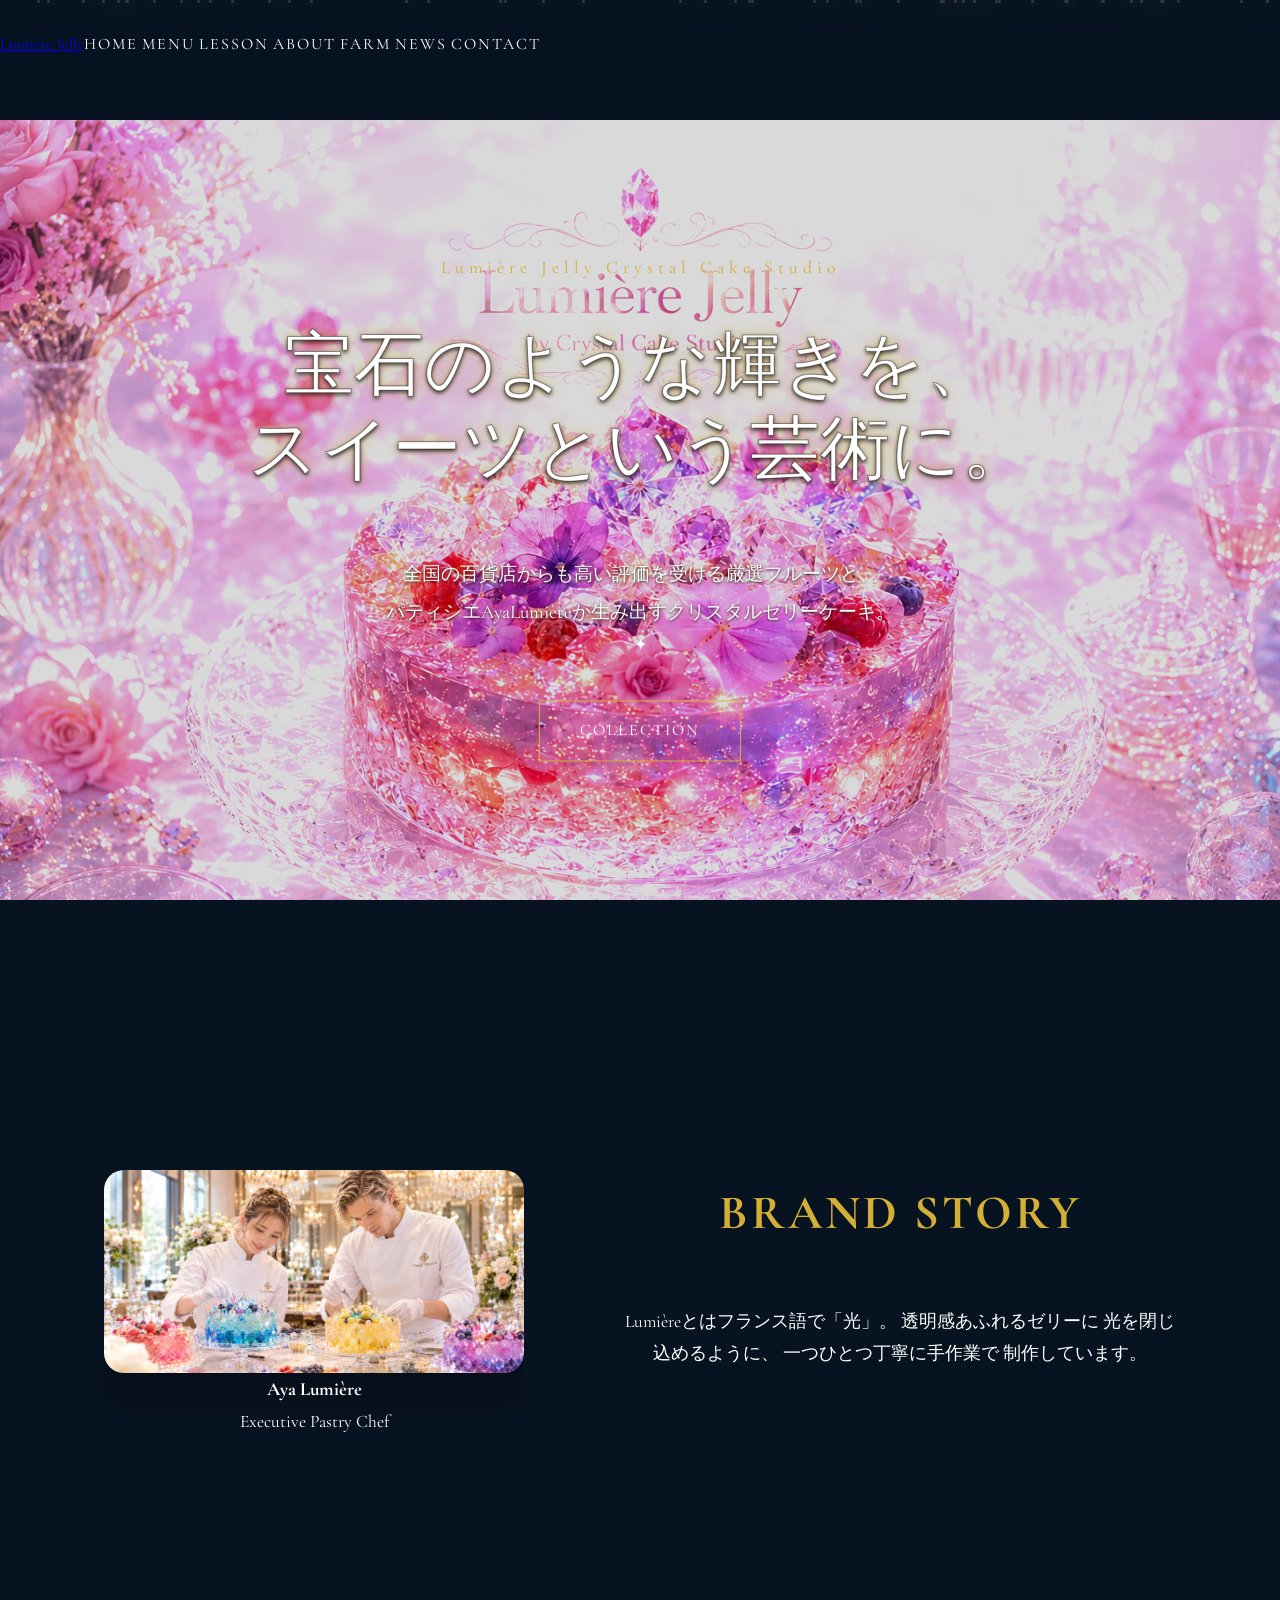
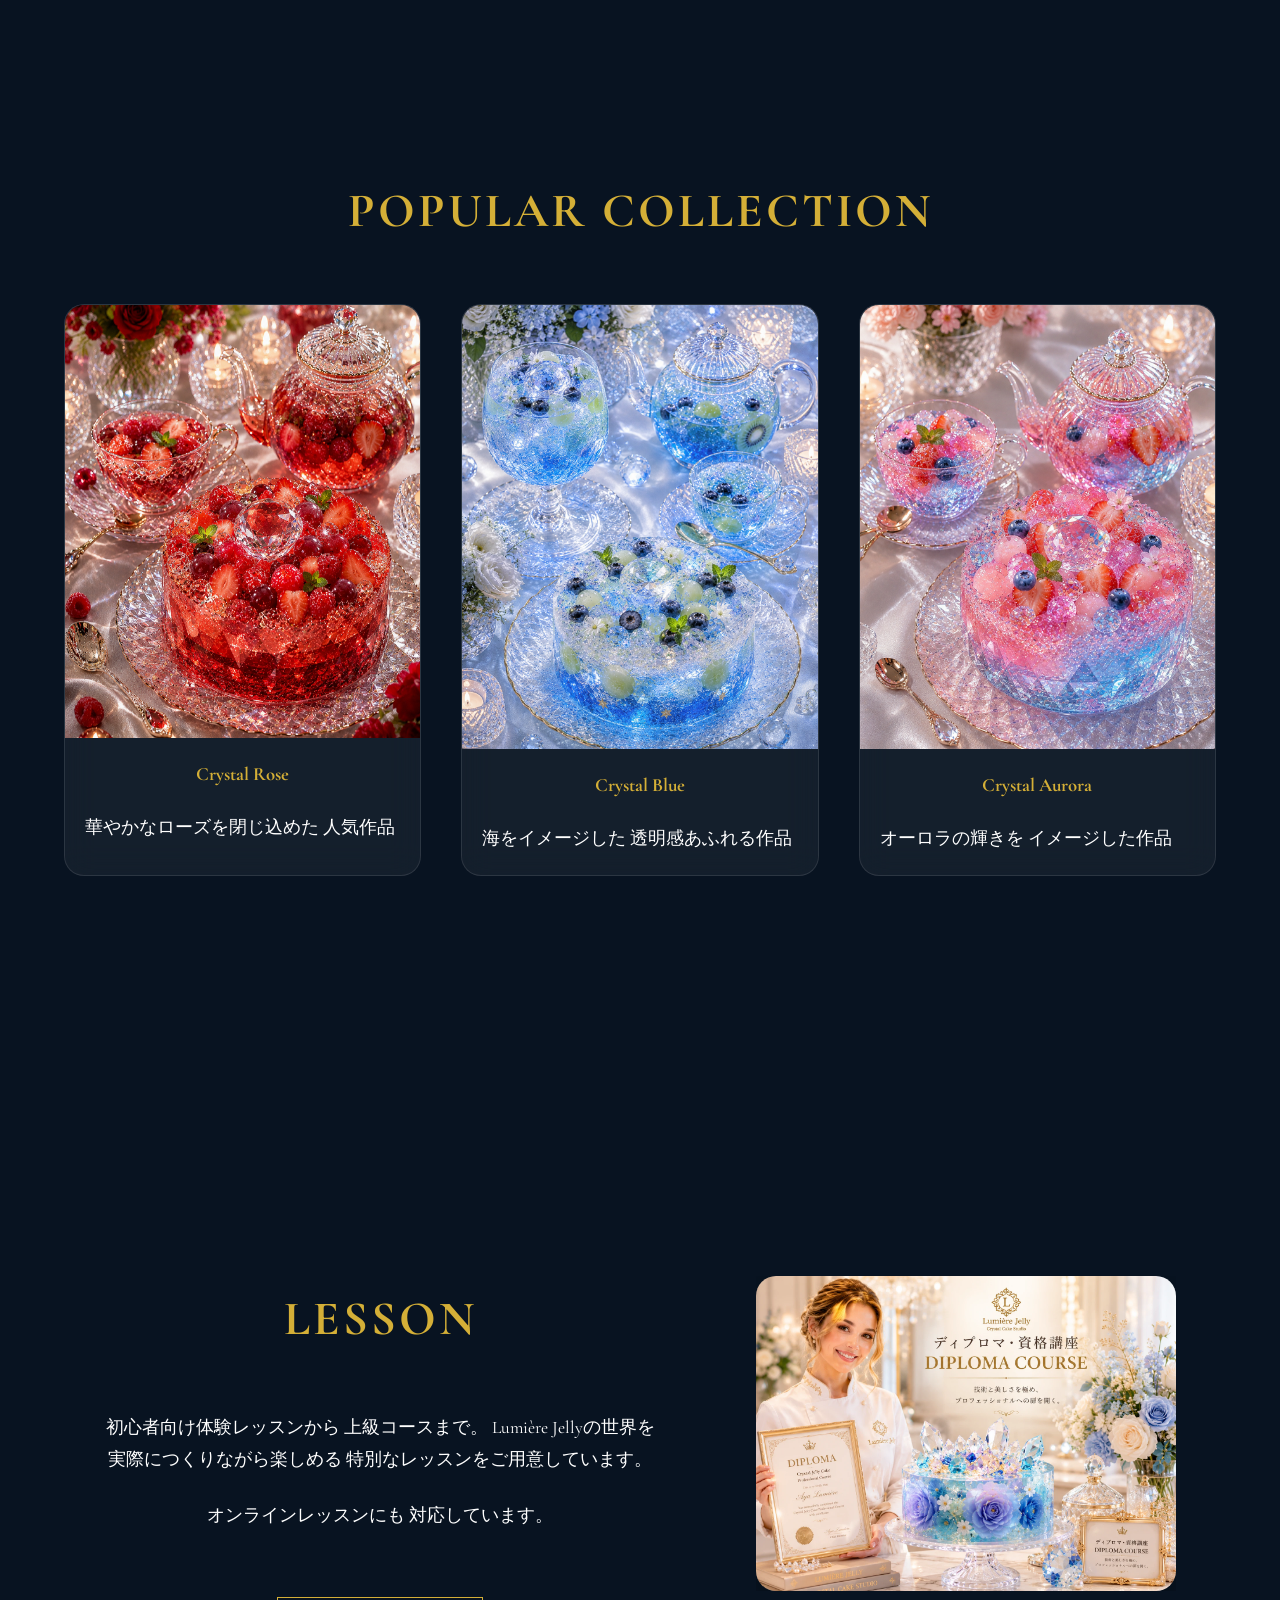
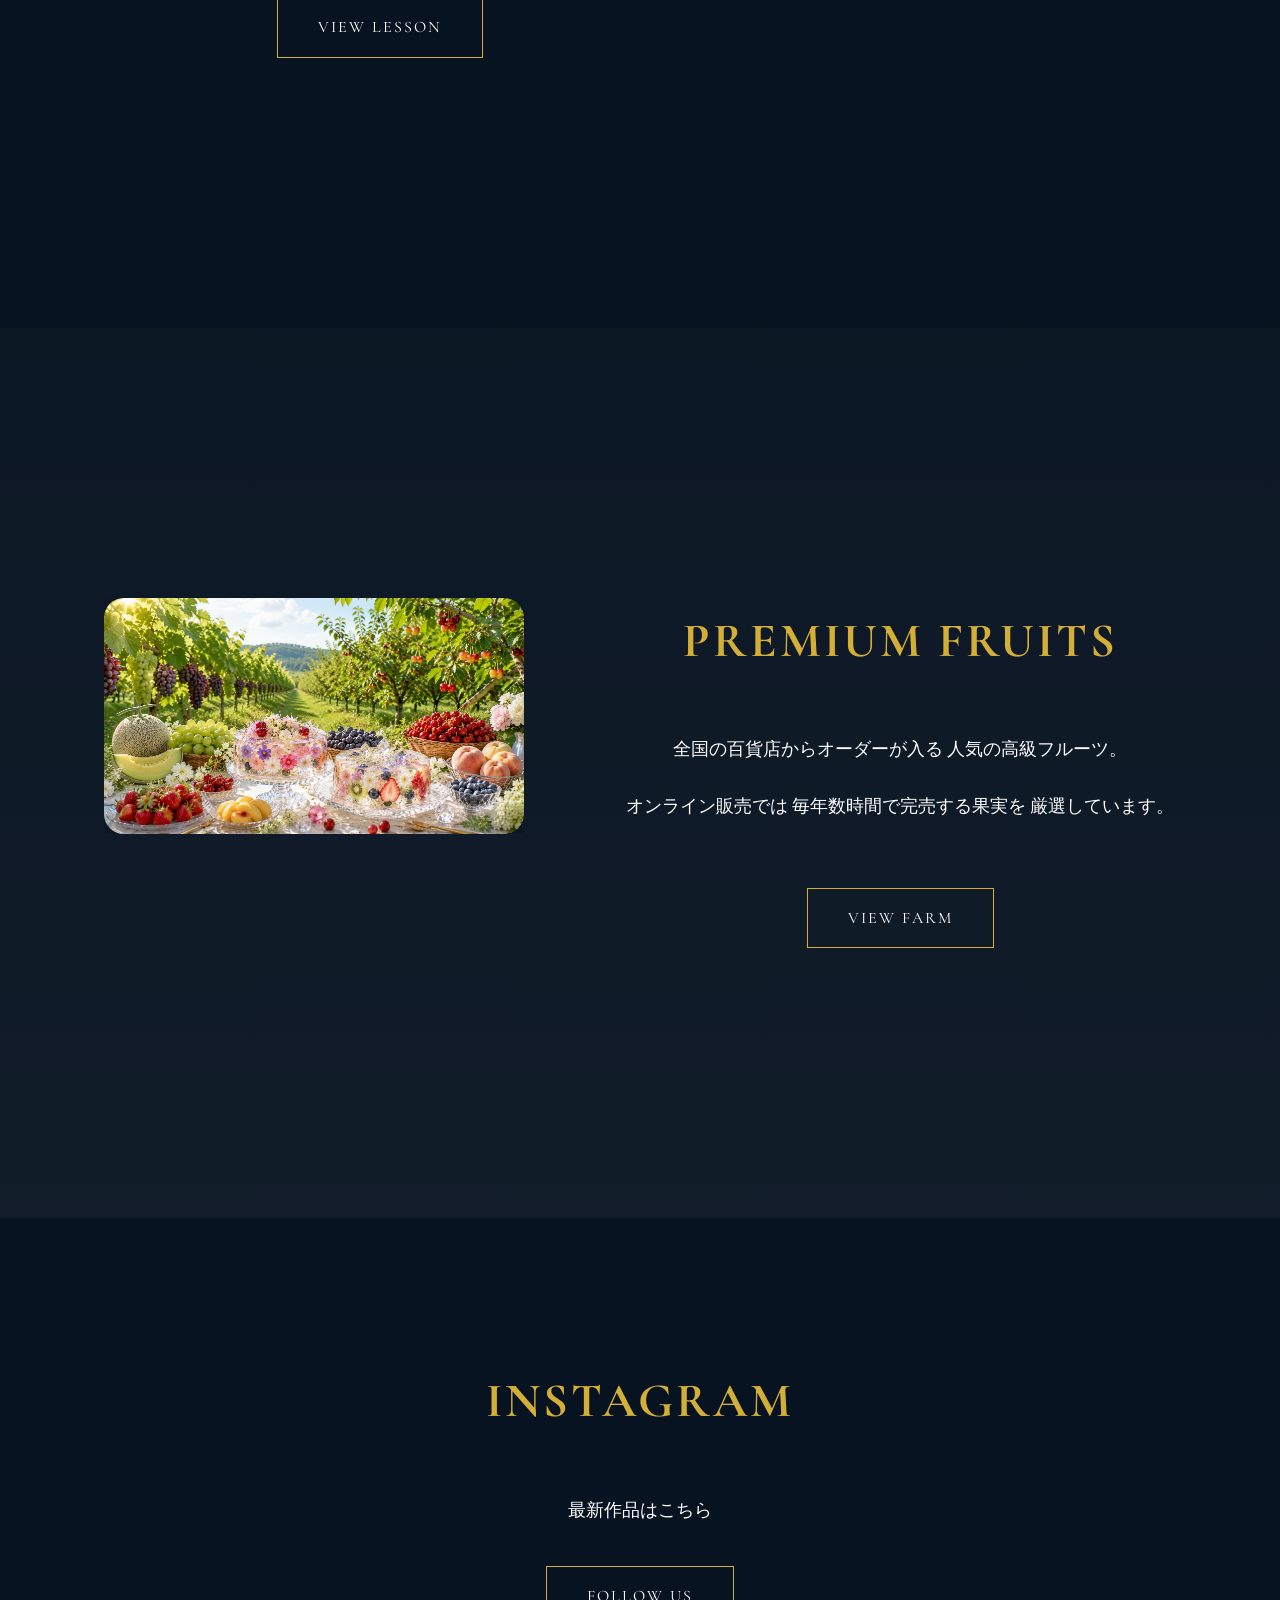
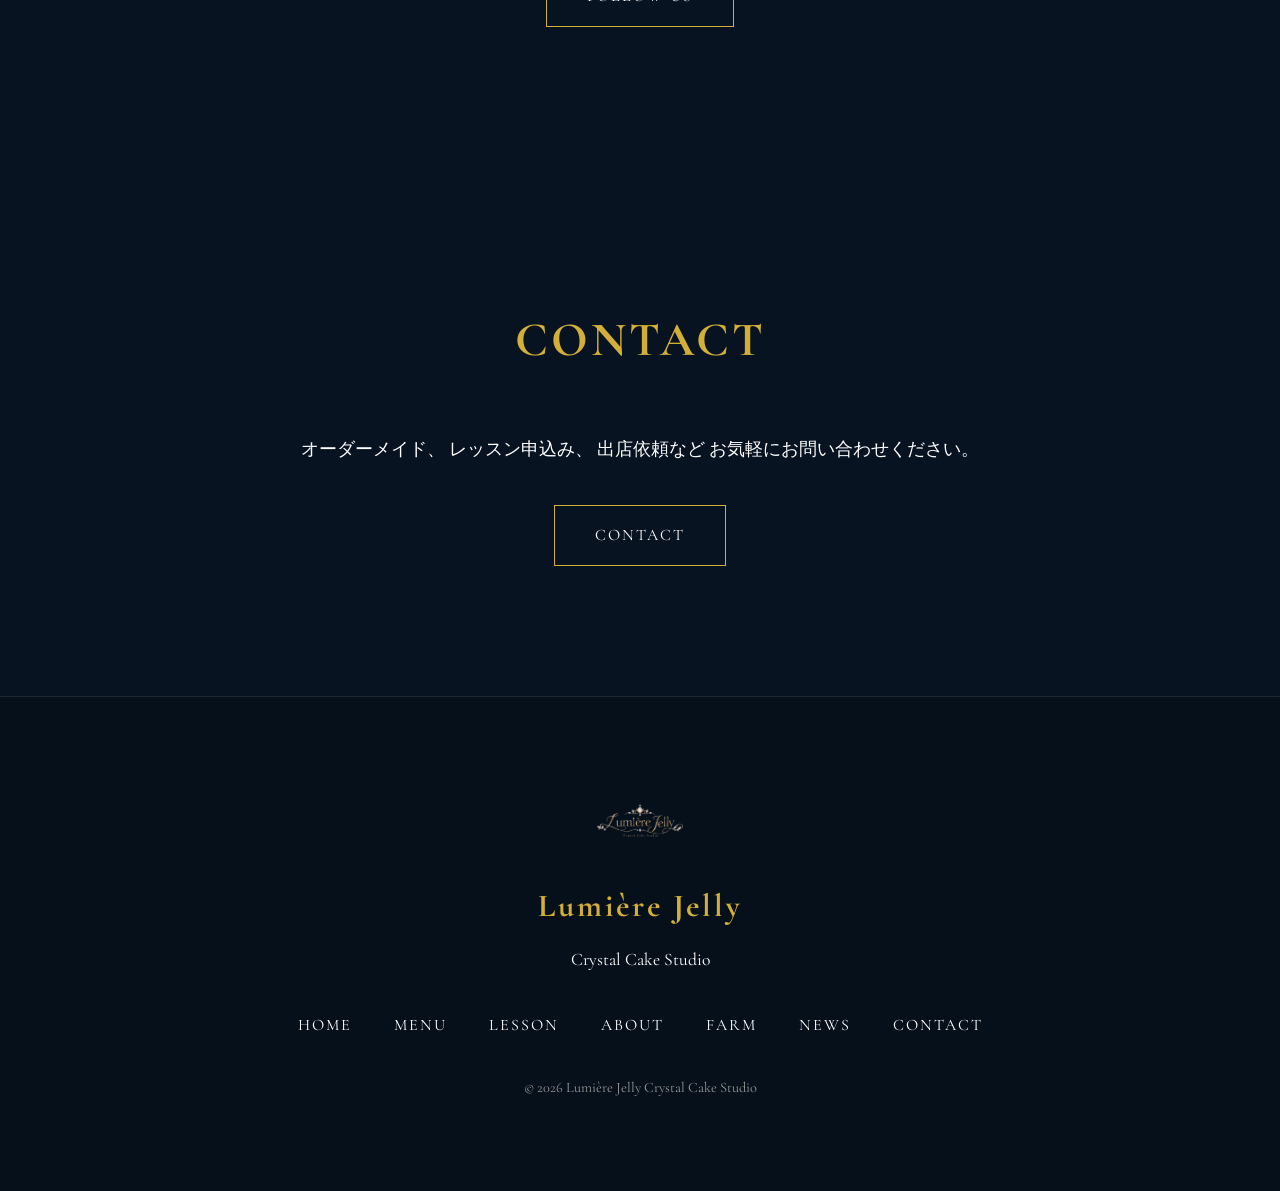
==== commit 1e6a152b: "Match index header markup to news navigation" ====
--- a/index.html
+++ b/index.html
@@ -75,76 +75,17 @@
      Header
 ========================= -->
 
-<header>
-
-    <div class="container">
-
-        <div class="logo">
-
-            <a href="index.html">
-
-                <img
-                    id="logo-img"
-                    src="img/logo1.webp"
-                    alt="Lumière Jelly">
-
-            </a>
-
-        </div>
-
-
-        <nav>
-
-            <ul>
-
-                <li>
-                    <a href="index.html">
-                        HOME
-                    </a>
-                </li>
-
-                <li>
-                    <a href="menu.html">
-                        MENU
-                    </a>
-                </li>
-
-                <li>
-                    <a href="lesson.html">
-                        LESSON
-                    </a>
-                </li>
-
-                <li>
-                    <a href="about.html">
-                        ABOUT
-                    </a>
-                </li>
-
-                <li>
-                    <a href="farm.html">
-                        FARM
-                    </a>
-                </li>
-
-                <li>
-                    <a href="news.html">
-                        NEWS
-                    </a>
-                </li>
-
-                <li>
-                    <a href="contact.html">
-                        CONTACT
-                    </a>
-                </li>
-
-            </ul>
-
-        </nav>
-
-    </div>
-
+<header class="home-header">
+    <div class="logo"><a href="index.html">Lumière Jelly</a></div>
+    <nav aria-label="メインナビゲーション">
+        <a href="index.html" aria-current="page">HOME</a>
+        <a href="menu.html">MENU</a>
+        <a href="lesson.html">LESSON</a>
+        <a href="about.html">ABOUT</a>
+        <a href="farm.html">FARM</a>
+        <a href="news.html">NEWS</a>
+        <a href="contact.html">CONTACT</a>
+    </nav>
 </header>
 
 
